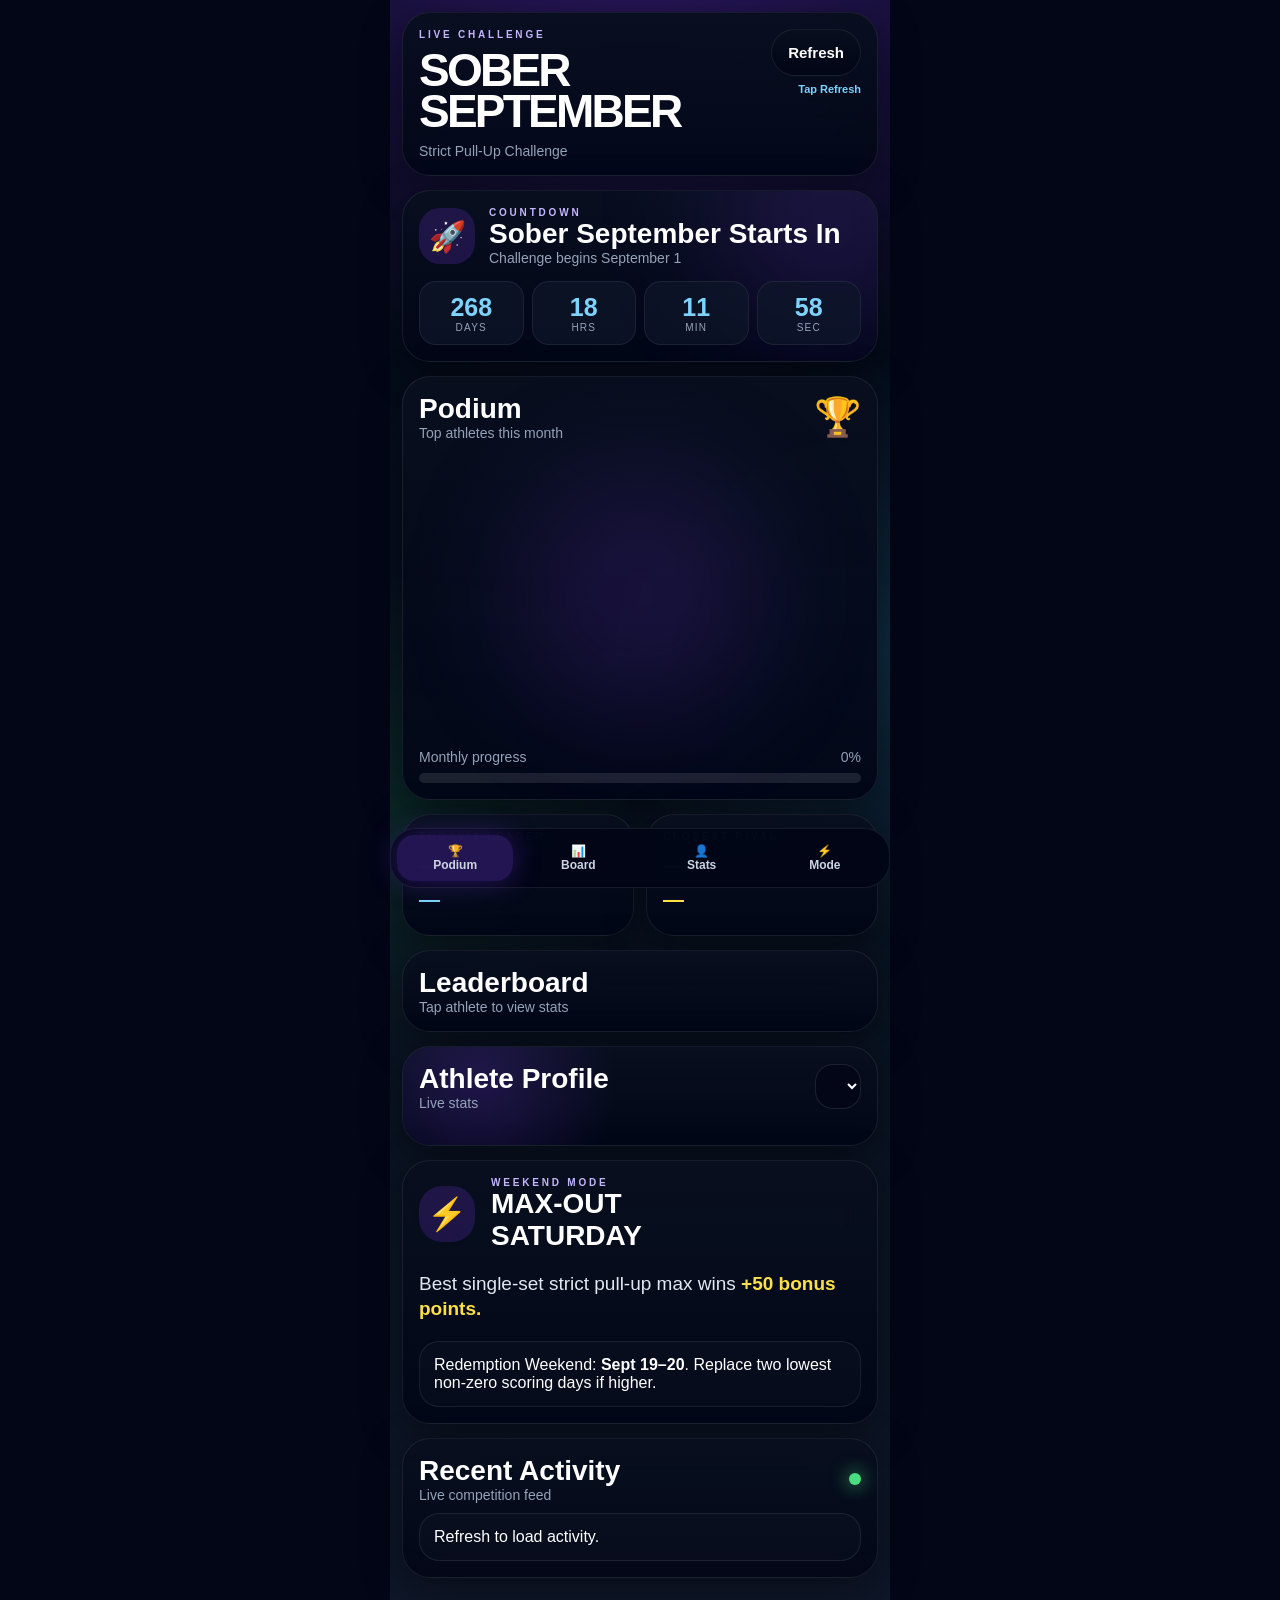
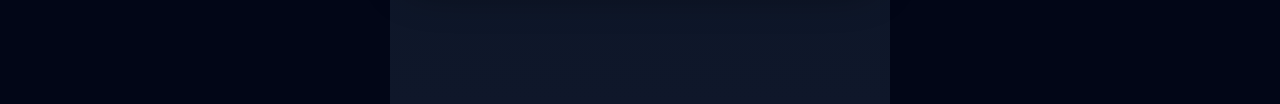
==== index.html @ b94259c3 "Add files via upload" ====
<!DOCTYPE html>
<html lang="en">
<head>
<meta charset="UTF-8">
<meta name="viewport" content="width=device-width,initial-scale=1,viewport-fit=cover">
<title>Sober September V15</title>
<style>
*{box-sizing:border-box}
html{scroll-behavior:smooth}
body{
  margin:0;
  font-family:Inter,Arial,sans-serif;
  background:#020617;
  color:white;
  overflow-x:hidden;
}
.center{
  max-width:500px;
  margin:auto;
  padding:12px 12px 112px;
  min-height:100vh;
  background:
    radial-gradient(circle at 50% -10%, rgba(124,58,237,.42), transparent 30%),
    radial-gradient(circle at 0% 48%, rgba(34,197,94,.12), transparent 24%),
    radial-gradient(circle at 100% 38%, rgba(56,189,248,.15), transparent 25%),
    linear-gradient(#020617,#07111f 42%,#0f172a);
}
.card{
  background:linear-gradient(180deg,rgba(8,15,30,.96),rgba(2,6,23,.92));
  border:1px solid rgba(255,255,255,.08);
  border-radius:28px;
  padding:16px;
  margin-bottom:14px;
  box-shadow:0 10px 42px rgba(0,0,0,.45);
  backdrop-filter:blur(18px);
}
h1{font-size:46px;line-height:.9;margin:10px 0;font-weight:900;letter-spacing:-.06em}
h2{font-size:28px;margin:0;font-weight:900}
.small{color:#94a3b8;font-size:14px}
.label{font-size:10px;letter-spacing:.28em;text-transform:uppercase;color:#94a3b8;font-weight:800}
.avatar{
  border-radius:999px;display:flex;align-items:center;justify-content:center;
  font-weight:900;color:white;border:2px solid rgba(255,255,255,.16);
  box-shadow:0 0 32px rgba(124,58,237,.35);
  overflow:hidden;
}
.avatar.photo img{width:100%;height:100%;object-fit:cover;object-position:center center;display:block}
.orange{background:linear-gradient(135deg,#f97316,#ef4444)}
.green{background:linear-gradient(135deg,#22c55e,#16a34a)}
.blue{background:linear-gradient(135deg,#2563eb,#4f46e5)}
.purple{background:linear-gradient(135deg,#9333ea,#d8b4fe)}
.refresh{
  border:0;color:white;font-weight:900;font-size:15px;border-radius:24px;
  background:linear-gradient(180deg,rgba(8,15,30,.96),rgba(2,6,23,.92));
  border:1px solid rgba(255,255,255,.08);padding:14px 16px;
}
.refresh:active,.leader:active{transform:scale(.985)}
.count-grid{display:grid;grid-template-columns:repeat(4,1fr);gap:8px;margin-top:15px}
.count{
  text-align:center;padding:11px 4px;border-radius:17px;background:rgba(15,23,42,.72);
  border:1px solid rgba(255,255,255,.07);
}
.count div:first-child{font-size:25px;font-weight:900;color:#7dd3fc}
.count div:last-child{font-size:10px;letter-spacing:.12em;text-transform:uppercase;color:#94a3b8}
.count-card{position:relative;overflow:hidden}
.count-card:before{
  content:"";position:absolute;width:230px;height:230px;border-radius:999px;
  background:rgba(124,58,237,.17);filter:blur(60px);right:-70px;top:-90px;
  animation:pulse 3s infinite;
}
.podium-card{position:relative;overflow:hidden}
.podium-card:before{
  content:"";position:absolute;width:250px;height:250px;border-radius:999px;
  background:rgba(124,58,237,.16);filter:blur(58px);left:50%;top:92px;
  transform:translateX(-50%);animation:pulse 3s infinite;
}
@keyframes pulse{0%{opacity:.45}50%{opacity:1}100%{opacity:.45}}
.podium{position:relative;z-index:2;height:300px;margin-top:8px}
.p-slot{position:absolute;text-align:center;width:31%}
.p1{left:34.5%;top:2px;z-index:5}.p2{left:0;top:76px;z-index:3}.p3{right:0;top:88px;z-index:2}
.crown{position:absolute;left:50%;transform:translateX(-50%);top:-28px;font-size:35px;animation:bob 2.5s infinite ease-in-out}
@keyframes bob{0%{transform:translate(-50%,0)}50%{transform:translate(-50%,-6px)}100%{transform:translate(-50%,0)}}
.p-avatar{margin:auto}.p-name{font-weight:900;margin-top:7px;line-height:1}.p-score{color:#7dd3fc;font-weight:900;line-height:1;margin-top:4px}
.p-block{margin:9px auto 0;display:flex;align-items:center;justify-content:center;font-weight:900;border:1px solid rgba(255,255,255,.12);border-radius:22px 22px 0 0}
.p1 .p-avatar{width:100px;height:100px;font-size:32px}.p1 .p-name{font-size:27px}.p1 .p-score{font-size:35px}.p1 .p-block{width:118px;height:90px;font-size:52px;background:linear-gradient(#a855f7,#6d28d9)}
.p2 .p-avatar,.p3 .p-avatar{width:76px;height:76px;font-size:29px}.p2 .p-name,.p3 .p-name{font-size:22px}.p2 .p-score,.p3 .p-score{font-size:28px}
.p2 .p-block{width:96px;height:62px;font-size:38px;background:#334155}.p3 .p-block{width:96px;height:54px;font-size:38px;background:#475569}
.row{display:grid;grid-template-columns:1fr 1fr;gap:12px}.mini{padding:16px;min-height:122px}.big{font-size:25px;font-weight:900;margin-top:10px;line-height:1.08}
.feed{padding:14px;border-radius:20px;border:1px solid rgba(255,255,255,.08);margin-top:10px;background:rgba(255,255,255,.02)}
.leader{
  display:flex;align-items:center;gap:12px;padding:15px;margin-top:12px;border-radius:26px;
  background:rgba(5,10,30,.95);border:1px solid rgba(255,255,255,.08);
}
.rank{width:44px;height:44px;border-radius:16px;background:rgba(255,215,0,.1);display:flex;align-items:center;justify-content:center;font-size:20px;flex:0 0 auto}
.lscore{margin-left:auto;text-align:right}.lscore div:first-child{font-size:39px;font-weight:900;color:#7dd3fc;line-height:.9}
.nav{
  position:fixed;left:12px;right:12px;bottom:12px;max-width:500px;margin:auto;display:grid;
  grid-template-columns:repeat(4,1fr);gap:7px;padding:6px;border-radius:26px;
  background:rgba(2,6,23,.94);backdrop-filter:blur(20px);border:1px solid rgba(255,255,255,.08);z-index:99;
}
.nav a{text-decoration:none;text-align:center;padding:9px 4px;border-radius:17px;font-weight:800;color:#cbd5e1;font-size:12px}
.nav .active{background:rgba(124,58,237,.28);box-shadow:0 0 28px rgba(124,58,237,.35)}
.spark{height:30px;display:flex;align-items:flex-end;gap:4px}.spark span{width:7px;border-radius:999px;background:linear-gradient(#22c55e,#16a34a)}
.stat-grid{display:grid;grid-template-columns:1fr 1fr;gap:12px}.stat{min-height:112px;padding:15px}.stat .num{font-size:38px;font-weight:900;margin-top:8px}
.live-dot{width:12px;height:12px;border-radius:999px;background:#4ade80;box-shadow:0 0 18px #4ade80;animation:pulse 2s infinite}
.profile-hero{position:relative;overflow:hidden}
.profile-hero:before{
  content:"";position:absolute;inset:0;opacity:.22;pointer-events:none;
  background:radial-gradient(circle at 16% 34%, var(--athlete-glow, #7c3aed), transparent 34%);
}
.profile-photo-card{
  width:118px;
  height:118px;
  border-radius:28px;
  overflow:hidden;
  border:2px solid var(--athlete-glow, rgba(255,255,255,.18));
  box-shadow:0 0 34px color-mix(in srgb, var(--athlete-glow, #7c3aed) 45%, transparent);
  flex:0 0 auto;
  background:#020617;
}
.profile-photo-card img{
  width:100%;
  height:100%;
  object-fit:cover;
  object-position:center center;
  display:block;
}
.profile-initial-card{
  width:116px;height:116px;border-radius:999px;
  display:flex;align-items:center;justify-content:center;
  font-weight:900;color:white;font-size:46px;
  border:2px solid rgba(255,255,255,.16);
  box-shadow:0 0 32px rgba(124,58,237,.35);
}
.profile-inner{position:relative;z-index:2}
@media(max-width:390px){
  h1{font-size:50px}.p1 .p-avatar{width:94px;height:94px;font-size:34px}.p2 .p-avatar,.p3 .p-avatar{width:76px;height:76px;font-size:29px}
  .p1 .p-name{font-size:27px}.p2 .p-name,.p3 .p-name{font-size:22px}.p1 .p-score{font-size:35px}.p2 .p-score,.p3 .p-score{font-size:28px}
}
</style>
</head>
<body>
<div class="center">

<header class="card">
  <div style="display:grid;grid-template-columns:1fr auto;align-items:start;gap:10px">
    <div style="min-width:0">
      <div class="label" style="color:#c4b5fd">Live Challenge</div>
      <h1>SOBER<br>SEPTEMBER</h1>
      <div class="small">Strict Pull-Up Challenge</div>
    </div>
    <div style="text-align:right;max-width:104px">
      <button class="refresh" onclick="loadAndRender()">Refresh</button>
      <div id="lastUpdated" style="font-size:11px;color:#7dd3fc;font-weight:800;margin-top:7px;line-height:1.15">Tap Refresh</div>
    </div>
  </div>
</header>

<section class="card count-card">
  <div style="display:flex;gap:14px;align-items:center;position:relative;z-index:2">
    <div id="eventIcon" style="width:56px;height:56px;border-radius:21px;background:rgba(124,58,237,.2);display:flex;align-items:center;justify-content:center;font-size:30px">🚀</div>
    <div>
      <div id="eventKicker" class="label" style="color:#c4b5fd">Countdown</div>
      <h2 id="eventTitle">Sober September Starts In</h2>
      <div id="eventSub" class="small">Challenge begins September 1</div>
    </div>
  </div>
  <div class="count-grid" style="position:relative;z-index:2">
    <div class="count"><div id="d">00</div><div>Days</div></div>
    <div class="count"><div id="h">00</div><div>Hrs</div></div>
    <div class="count"><div id="m">00</div><div>Min</div></div>
    <div class="count"><div id="s">00</div><div>Sec</div></div>
  </div>
</section>

<section id="podiumSection" class="card podium-card">
  <div style="display:flex;justify-content:space-between;align-items:center">
    <div><h2>Podium</h2><div class="small">Top athletes this month</div></div>
    <div style="font-size:38px">🏆</div>
  </div>
  <div id="podium" class="podium"></div>
  <div>
    <div style="display:flex;justify-content:space-between;color:#94a3b8;font-size:14px;margin-bottom:8px"><span>Monthly progress</span><span id="progressText">0%</span></div>
    <div style="height:10px;border-radius:999px;background:rgba(255,255,255,.1);overflow:hidden">
      <div id="progressBar" style="height:100%;width:0%;border-radius:999px;background:linear-gradient(90deg,#2563eb,#8b5cf6,#22c55e);transition:.7s"></div>
    </div>
  </div>
</section>

<section class="row">
  <div class="card mini">
    <div class="label">Today’s Leader</div>
    <div id="todayLeader" class="big">—</div>
    <div id="todayPoints" style="font-size:21px;color:#7dd3fc;font-weight:900;margin-top:8px">—</div>
  </div>
  <div class="card mini">
    <div class="label">Closest Rival</div>
    <div id="rivalText" class="big">—</div>
    <div id="rivalSub" style="font-size:21px;color:#fde047;font-weight:900;margin-top:8px">—</div>
  </div>
</section>

<section id="boardSection" class="card">
  <h2>Leaderboard</h2>
  <div class="small">Tap athlete to view stats</div>
  <div id="leaderboardCards"></div>
</section>

<section id="profileSection" class="card profile-hero">
  <div class="profile-inner">
    <div style="display:flex;justify-content:space-between;align-items:center;gap:12px">
      <div><h2>Athlete Profile</h2><div class="small">Live stats</div></div>
      <select id="athleteSelect" style="background:#020617;color:white;border:1px solid rgba(255,255,255,.1);border-radius:18px;padding:12px;font-size:16px"></select>
    </div>
    <div id="profile" style="margin-top:18px"></div>
  </div>
</section>

<section id="modeSection" class="card">
  <div style="display:flex;gap:16px;align-items:center">
    <div style="width:56px;height:56px;border-radius:23px;background:rgba(124,58,237,.2);display:flex;align-items:center;justify-content:center;font-size:32px">⚡</div>
    <div><div class="label" style="color:#c4b5fd">Weekend Mode</div><h2>MAX-OUT<br>SATURDAY</h2></div>
  </div>
  <p style="font-size:19px;line-height:1.35;color:#e2e8f0">Best single-set strict pull-up max wins <b style="color:#fde047">+50 bonus points.</b></p>
  <div class="feed">Redemption Weekend: <b>Sept 19–20</b>. Replace two lowest non-zero scoring days if higher.</div>
</section>

<section class="card">
  <div style="display:flex;justify-content:space-between;align-items:center">
    <div><h2>Recent Activity</h2><div id="activityTime" class="small">Live competition feed</div></div>
    <div class="live-dot"></div>
  </div>
  <div id="activityFeed"><div class="feed">Refresh to load activity.</div></div>
</section>

</div>

<nav class="nav">
  <a href="#podiumSection" class="active">🏆<br>Podium</a>
  <a href="#boardSection">📊<br>Board</a>
  <a href="#profileSection">👤<br>Stats</a>
  <a href="#modeSection">⚡<br>Mode</a>
</nav>

<script>
const CSV_URL="https://docs.google.com/spreadsheets/d/e/2PACX-1vQ6sg6Ciu_MQOmwK-N3jY2yp-dhYr33MrpR0pV_jR8VoWUtUU1fras-JP04htR-Psk2HCzSDsae2d9K/pub?gid=551726986&single=true&output=csv";
const ATHLETES=["Cody","DJ","Tyler","Shane"];
const PROFILE_IMAGES={"Shane":"[data-uri]","Cody":"[data-uri]","DJ":"[data-uri]","Tyler":"[data-uri]"};
const ATHLETE_GLOW={"Shane":"#f97316","Cody":"#22c55e","DJ":"#2563eb","Tyler":"#9333ea"};
const initials=n=>n==="Tyler"?"TY":n.slice(0,2).toUpperCase();
const colorClass=n=>({Cody:"green",DJ:"blue",Tyler:"purple",Shane:"orange"}[n]||"blue");
function avatarHTML(name, sizePx, fontPx){
  return `<div class="avatar ${colorClass(name)}" style="width:${sizePx}px;height:${sizePx}px;font-size:${fontPx}px">${initials(name)}</div>`;
}
function profilePhotoHTML(name, sizePx, fontPx){
  if(PROFILE_IMAGES[name]) return `<div class="profile-photo-card"><img src="${PROFILE_IMAGES[name]}" alt="${name}"></div>`;
  return `<div class="profile-initial-card ${colorClass(name)}">${initials(name)}</div>`;
}
function norm(s){return String(s||"").toLowerCase().replace(/[^a-z0-9]/g,"")}
function getField(o,names){for(const n of names){for(const k of Object.keys(o)){const nk=norm(k),nn=norm(n);if(nk===nn||nk.includes(nn)||nn.includes(nk))return o[k]}}return""}
function num(v){const n=Number(String(v||"").replace(/[^0-9.-]/g,""));return isNaN(n)?0:n}
function dateObj(v){const d=new Date(v);return isNaN(d)?null:d}
function dayKey(d){return d?d.toISOString().slice(0,10):""}
function parseCSV(text){
  const rows=[];let row=[],cur="",q=false;
  for(let i=0;i<text.length;i++){const c=text[i],n=text[i+1];
    if(c=='"'&&q&&n=='"'){cur+='"';i++}else if(c=='"')q=!q;
    else if(c==","&&!q){row.push(cur);cur=""}
    else if((c=="\n"||c=="\r")&&!q){if(cur||row.length){row.push(cur);rows.push(row);row=[];cur=""}if(c=="\r"&&n=="\n")i++}
    else cur+=c;}
  if(cur||row.length){row.push(cur);rows.push(row)} return rows;
}
async function loadData(){
  const res=await fetch(CSV_URL+"&cacheBust="+Date.now());
  const text=await res.text();
  const rows=parseCSV(text).filter(r=>r.some(c=>String(c).trim()!==""));
  const headers=rows.shift()||[];
  return rows.map(r=>{
    const o={};headers.forEach((h,i)=>o[h]=r[i]||"");
    const name=String(getField(o,["Name","Athlete","Competitor"])).trim();
    const bw=num(getField(o,["Bodyweight","Body Weight","Weight"]));
    const reps=num(getField(o,["Pull-Ups Completed Today","Pull Ups Completed Today","Pull-Ups","Pullups","Reps"]));
    const max=num(getField(o,["Best Max Set","Max Set","Best Set","Saturday Max"]));
    const date=dateObj(getField(o,["Timestamp","Date","Submitted At"]));
    return {name,bw,reps,max,date,key:dayKey(date),score:bw*reps/100};
  }).filter(x=>ATHLETES.includes(x.name));
}
function calc(rows){
  return ATHLETES.map(name=>{
    const r=rows.filter(x=>x.name===name), day={};
    r.forEach(x=>{if(!day[x.key])day[x.key]={score:0,reps:0,max:0,date:x.date};day[x.key].score+=x.score;day[x.key].reps+=x.reps;day[x.key].max=Math.max(day[x.key].max,x.max||0);});
    const days=Object.values(day).filter(x=>x.date);
    const total=days.reduce((a,b)=>a+b.score,0), reps=days.reduce((a,b)=>a+b.reps,0), best=Math.max(...r.map(x=>x.max||0),0), avg=days.length?total/days.length:0, today=day[dayKey(new Date())]?.score||0;
    return {name,total,reps,best,avg,streak:days.length,today};
  }).sort((a,b)=>b.total-a.total);
}
function podiumSlot(s,place){
  const size=place===1?100:82, font=place===1?37:31;
  return `<div class="p-slot p${place}">${place===1?'<div class="crown">👑</div>':''}<div class="p-avatar">${avatarHTML(s.name,size,font)}</div><div class="p-name">${s.name}</div><div class="p-score" id="pod${place}score">0</div><div class="p-block">${place}</div></div>`;
}
function renderPodium(stats){const top=stats.slice(0,3);while(top.length<3)top.push({name:"—",total:0});document.getElementById("podium").innerHTML=podiumSlot(top[0],1)+podiumSlot(top[1],2)+podiumSlot(top[2],3);setTimeout(()=>{countUp("pod1score",Math.round(top[0].total));countUp("pod2score",Math.round(top[1].total));countUp("pod3score",Math.round(top[2].total));},100)}
function countUp(id,end){const el=document.getElementById(id);if(!el)return;let st=null;function step(ts){if(!st)st=ts;const p=Math.min((ts-st)/800,1);el.textContent=Math.floor(end*p);if(p<1)requestAnimationFrame(step)}requestAnimationFrame(step)}
function closestRival(stats){let best=null;for(let i=0;i<stats.length-1;i++){const diff=Math.round(stats[i].total-stats[i+1].total);if(diff>0&&(!best||diff<best.diff))best={ahead:stats[i],behind:stats[i+1],diff};}return best}
function spark(){return `<div class="spark"><span style="height:25%"></span><span style="height:42%"></span><span style="height:36%"></span><span style="height:58%"></span><span style="height:44%"></span><span style="height:68%"></span></div>`}
function stat(label,val,extra=""){return `<div class="card stat" style="margin:0"><div class="label">${label}</div><div class="num">${val}</div>${extra}</div>`}
function render(stats,rows){
  renderPodium(stats);
  const pct=Math.min(100,Math.round((Math.max(...stats.map(s=>s.streak),0)/30)*100));
  document.getElementById("progressText").textContent=pct+"%";document.getElementById("progressBar").style.width=pct+"%";
  const today=[...stats].sort((a,b)=>b.today-a.today)[0];
  document.getElementById("todayLeader").textContent=today?.name||"—";document.getElementById("todayPoints").textContent=`${Math.round(today?.today||0)} pts today`;
  const rival=closestRival(stats);
  document.getElementById("rivalText").textContent=rival?`${rival.behind.name} trails ${rival.ahead.name}`:"No close race yet";document.getElementById("rivalSub").textContent=rival?`by ${rival.diff} pts`:"Submit scores";
  document.getElementById("leaderboardCards").innerHTML=stats.map((s,i)=>`<button class="leader" onclick="selectAthlete('${s.name}')"><div class="rank">${i===0?'🏆':i===1?'🥈':i===2?'🥉':'#'+(i+1)}</div>${avatarHTML(s.name,72,29)}<div><div style="font-size:26px;font-weight:900;line-height:1">${s.name}</div><div class="small" style="margin-top:6px;white-space:nowrap">${s.streak} day streak • ${s.best} max</div></div><div class="lscore"><div>${Math.round(s.total)}</div><div class="small">PTS</div></div></button>`).join("");
  const select=document.getElementById("athleteSelect");select.innerHTML=stats.map(s=>`<option value="${s.name}">${s.name}</option>`).join("");
  window.currentStats=stats;showProfile(stats[0].name);renderActivity(rows,stats);
}
function showProfile(name){
  const s=window.currentStats.find(x=>x.name===name);
  document.getElementById("profileSection").style.setProperty("--athlete-glow", ATHLETE_GLOW[s.name] || "#7c3aed");
  document.getElementById("athleteSelect").value=s.name;
  document.getElementById("profile").innerHTML=`<div style="display:flex;align-items:center;gap:16px;margin-bottom:18px">${profilePhotoHTML(s.name,116,46)}<div style="min-width:0"><div style="font-size:41px;font-weight:900;line-height:1">${s.name}</div><div style="font-size:32px;font-weight:900;color:#7dd3fc;margin-top:8px">${Math.round(s.total)} PTS</div></div></div><div class="stat-grid">${stat("Current Streak",s.streak,"🔥🔥🔥")}${stat("Best Max Set",s.best,spark())}${stat("Avg Daily",s.avg.toFixed(1))}${stat("Total Reps",s.reps)}</div>`;
}
function selectAthlete(name){showProfile(name);document.getElementById("profileSection").scrollIntoView({behavior:"smooth"})}
function renderActivity(rows,stats){const latest=[...rows].filter(r=>r.date).sort((a,b)=>b.date-a.date).slice(0,3),items=[];if(stats[0]&&stats[0].total>0)items.push(`🔥 ${stats[0].name} leads overall with ${Math.round(stats[0].total)} pts`);latest.forEach(r=>{items.push(`💪 ${r.name} submitted ${r.reps} reps for ${Math.round(r.score)} pts`);if(r.max>0)items.push(`⚡ ${r.name} logged a ${r.max} rep max set`);});const rival=closestRival(stats);if(rival)items.push(`⚔️ ${rival.behind.name} is only ${rival.diff} pts behind ${rival.ahead.name}`);document.getElementById("activityFeed").innerHTML=items.slice(0,5).map(x=>`<div class="feed">${x}</div>`).join("");document.getElementById("activityTime").textContent="Updated just now"}
function getStartTarget(){
  const now=new Date();let y=now.getFullYear();let start=new Date(y,8,1,0,0,0);let end=new Date(y,9,1,0,0,0);
  if(now>=end){y++;start=new Date(y,8,1,0,0,0);end=new Date(y,9,1,0,0,0)}
  if(now>=start && now<end){return {title:"Sober September Is Live",sub:"Days remaining in the challenge",icon:"🔥",target:end,kicker:"Challenge Mode"}}
  return {title:"Sober September Starts In",sub:"Challenge begins September 1",icon:"🚀",target:start,kicker:"Countdown"};
}
function updateCountdown(){
  const e=getStartTarget(),now=new Date();let diff=Math.max(0,e.target-now);
  const d=Math.floor(diff/86400000);diff-=d*86400000;const h=Math.floor(diff/3600000);diff-=h*3600000;const m=Math.floor(diff/60000);diff-=m*60000;const s=Math.floor(diff/1000);
  document.getElementById("eventTitle").textContent=e.title;document.getElementById("eventSub").textContent=e.sub;document.getElementById("eventIcon").textContent=e.icon;document.getElementById("eventKicker").textContent=e.kicker;
  document.getElementById("d").textContent=String(d).padStart(2,"0");document.getElementById("h").textContent=String(h).padStart(2,"0");document.getElementById("m").textContent=String(m).padStart(2,"0");document.getElementById("s").textContent=String(s).padStart(2,"0");
}
document.getElementById("athleteSelect").addEventListener("change",e=>showProfile(e.target.value));
async function loadAndRender(){document.getElementById("lastUpdated").textContent="Refreshing...";try{const rows=await loadData();render(calc(rows),rows);document.getElementById("lastUpdated").textContent="Updated "+new Date().toLocaleTimeString()}catch(e){console.error(e);document.getElementById("lastUpdated").textContent="Could not load"}}
updateCountdown();setInterval(updateCountdown,1000);
</script>
</body>
</html>
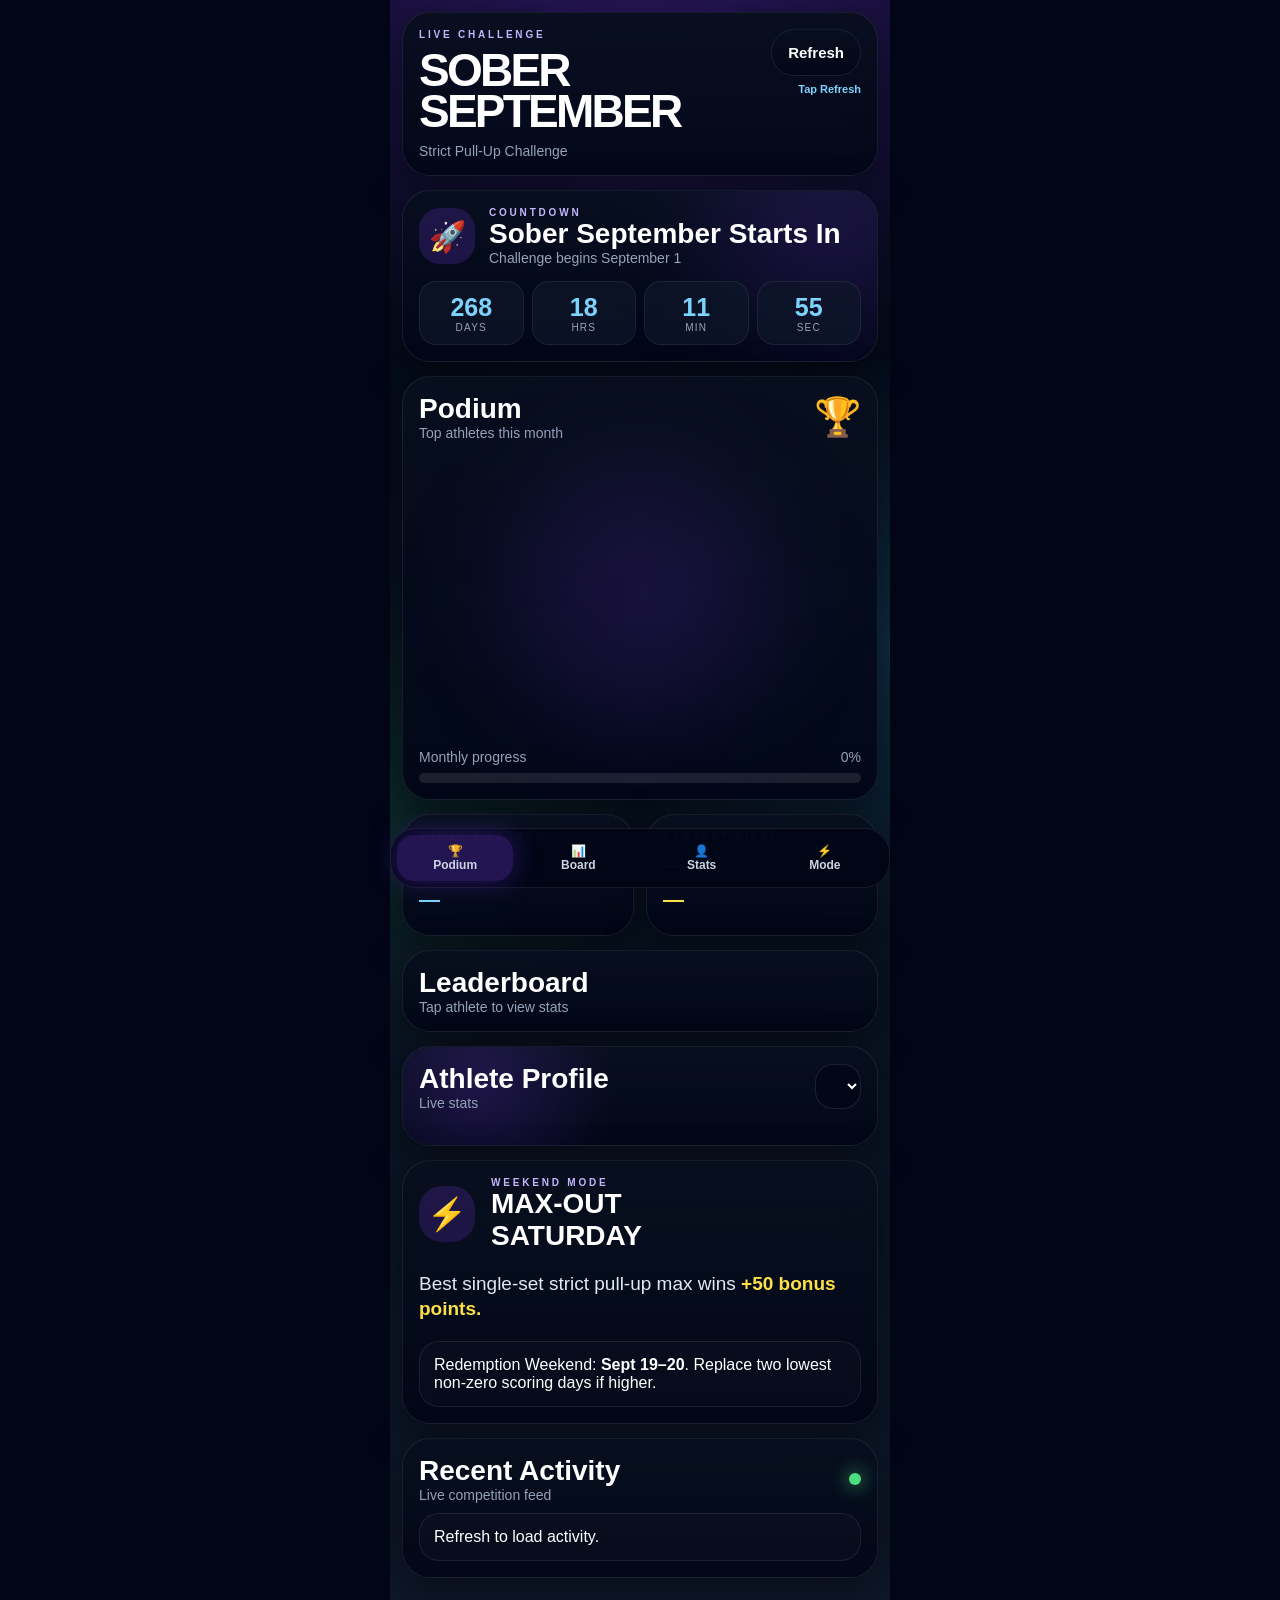
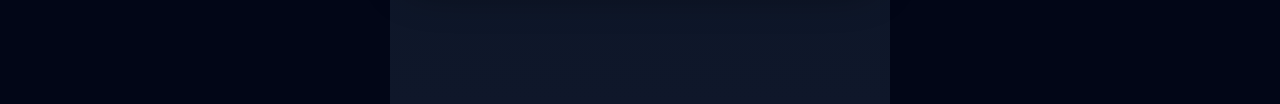
==== commit caa2cc62: "Update index.html" ====
--- a/index.html
+++ b/index.html
@@ -37,6 +37,12 @@
 h1{font-size:46px;line-height:.9;margin:10px 0;font-weight:900;letter-spacing:-.06em}
 h2{font-size:28px;margin:0;font-weight:900}
 .small{color:#94a3b8;font-size:14px}
+.weight-line{margin-top:8px;color:#cbd5e1;font-size:14px;font-weight:800}
+.checkin-line{margin-top:4px;font-size:13px;font-weight:800}
+.status-green{color:#4ade80}
+.status-yellow{color:#facc15}
+.status-red{color:#f87171}
+.status-gray{color:#94a3b8}
 .label{font-size:10px;letter-spacing:.28em;text-transform:uppercase;color:#94a3b8;font-weight:800}
 .avatar{
   border-radius:999px;display:flex;align-items:center;justify-content:center;
@@ -291,7 +297,13 @@
     r.forEach(x=>{if(!day[x.key])day[x.key]={score:0,reps:0,max:0,date:x.date};day[x.key].score+=x.score;day[x.key].reps+=x.reps;day[x.key].max=Math.max(day[x.key].max,x.max||0);});
     const days=Object.values(day).filter(x=>x.date);
     const total=days.reduce((a,b)=>a+b.score,0), reps=days.reduce((a,b)=>a+b.reps,0), best=Math.max(...r.map(x=>x.max||0),0), avg=days.length?total/days.length:0, today=day[dayKey(new Date())]?.score||0;
-    return {name,total,reps,best,avg,streak:days.length,today};
+    const weights=r.filter(x=>x.bw>0 && x.date).sort((a,b)=>a.date-b.date);
+    const startWeight=weights.length?weights[0].bw:0;
+    const currentWeight=weights.length?weights[weights.length-1].bw:0;
+    const weightChange=currentWeight&&startWeight?currentWeight-startWeight:0;
+    const lastEntry=r.filter(x=>x.date).sort((a,b)=>b.date-a.date)[0]?.date || null;
+    const daysSinceLast=lastEntry?Math.floor((new Date()-lastEntry)/86400000):null;
+    return {name,total,reps,best,avg,streak:days.length,today,startWeight,currentWeight,weightChange,lastEntry,daysSinceLast};
   }).sort((a,b)=>b.total-a.total);
 }
 function podiumSlot(s,place){
@@ -311,18 +323,55 @@
   document.getElementById("todayLeader").textContent=today?.name||"—";document.getElementById("todayPoints").textContent=`${Math.round(today?.today||0)} pts today`;
   const rival=closestRival(stats);
   document.getElementById("rivalText").textContent=rival?`${rival.behind.name} trails ${rival.ahead.name}`:"No close race yet";document.getElementById("rivalSub").textContent=rival?`by ${rival.diff} pts`:"Submit scores";
-  document.getElementById("leaderboardCards").innerHTML=stats.map((s,i)=>`<button class="leader" onclick="selectAthlete('${s.name}')"><div class="rank">${i===0?'🏆':i===1?'🥈':i===2?'🥉':'#'+(i+1)}</div>${avatarHTML(s.name,72,29)}<div><div style="font-size:26px;font-weight:900;line-height:1">${s.name}</div><div class="small" style="margin-top:6px;white-space:nowrap">${s.streak} day streak • ${s.best} max</div></div><div class="lscore"><div>${Math.round(s.total)}</div><div class="small">PTS</div></div></button>`).join("");
+  document.getElementById("leaderboardCards").innerHTML=stats.map((s,i)=>`<button class="leader" onclick="selectAthlete('${s.name}')"><div class="rank">${i===0?'🏆':i===1?'🥈':i===2?'🥉':'#'+(i+1)}</div>${avatarHTML(s.name,72,29)}<div><div style="font-size:26px;font-weight:900;line-height:1">${s.name}</div><div class="small" style="margin-top:6px;white-space:nowrap">${s.streak} day streak • ${s.best} max • ${checkInShort(s)}</div></div><div class="lscore"><div>${Math.round(s.total)}</div><div class="small">PTS</div></div></button>`).join("");
   const select=document.getElementById("athleteSelect");select.innerHTML=stats.map(s=>`<option value="${s.name}">${s.name}</option>`).join("");
   window.currentStats=stats;showProfile(stats[0].name);renderActivity(rows,stats);
+}
+function weightChangeText(s){
+  if(!s.currentWeight) return "Weight: not entered yet";
+  const change=Math.round(s.weightChange*10)/10;
+  if(change===0) return `Current weight: ${s.currentWeight} lbs • no change`;
+  const direction=change>0?"up":"down";
+  return `Current weight: ${s.currentWeight} lbs • ${direction} ${Math.abs(change)} lbs`;
+}
+function weightChangeClass(s){
+  if(!s.currentWeight || !s.weightChange) return "status-gray";
+  return s.weightChange>0?"status-red":"status-green";
+}
+function checkInText(s){
+  if(!s.lastEntry) return "Last check-in: no entry yet";
+  if(s.daysSinceLast===0) return "Last check-in: today";
+  if(s.daysSinceLast===1) return "Last check-in: yesterday";
+  return `Last check-in: ${s.daysSinceLast} days ago`;
+}
+function checkInClass(s){
+  if(s.daysSinceLast===null) return "status-gray";
+  if(s.daysSinceLast<=1) return "status-green";
+  if(s.daysSinceLast<=3) return "status-yellow";
+  return "status-red";
+}
+function checkInShort(s){
+  if(s.daysSinceLast===null) return "no entry";
+  if(s.daysSinceLast===0) return "active today";
+  if(s.daysSinceLast===1) return "last entry yesterday";
+  return `last entry ${s.daysSinceLast}d ago`;
 }
 function showProfile(name){
   const s=window.currentStats.find(x=>x.name===name);
   document.getElementById("profileSection").style.setProperty("--athlete-glow", ATHLETE_GLOW[s.name] || "#7c3aed");
   document.getElementById("athleteSelect").value=s.name;
-  document.getElementById("profile").innerHTML=`<div style="display:flex;align-items:center;gap:16px;margin-bottom:18px">${profilePhotoHTML(s.name,116,46)}<div style="min-width:0"><div style="font-size:41px;font-weight:900;line-height:1">${s.name}</div><div style="font-size:32px;font-weight:900;color:#7dd3fc;margin-top:8px">${Math.round(s.total)} PTS</div></div></div><div class="stat-grid">${stat("Current Streak",s.streak,"🔥🔥🔥")}${stat("Best Max Set",s.best,spark())}${stat("Avg Daily",s.avg.toFixed(1))}${stat("Total Reps",s.reps)}</div>`;
+  document.getElementById("profile").innerHTML=`<div style="display:flex;align-items:center;gap:16px;margin-bottom:18px">${profilePhotoHTML(s.name,116,46)}<div style="min-width:0"><div style="font-size:41px;font-weight:900;line-height:1">${s.name}</div><div style="font-size:32px;font-weight:900;color:#7dd3fc;margin-top:8px">${Math.round(s.total)} PTS</div><div class="weight-line ${weightChangeClass(s)}">${weightChangeText(s)}</div><div class="checkin-line ${checkInClass(s)}">${checkInText(s)}</div></div></div><div class="stat-grid">${stat("Current Streak",s.streak,"🔥🔥🔥")}${stat("Best Max Set",s.best,spark())}${stat("Avg Daily",s.avg.toFixed(1))}${stat("Total Reps",s.reps)}</div>`;
 }
 function selectAthlete(name){showProfile(name);document.getElementById("profileSection").scrollIntoView({behavior:"smooth"})}
-function renderActivity(rows,stats){const latest=[...rows].filter(r=>r.date).sort((a,b)=>b.date-a.date).slice(0,3),items=[];if(stats[0]&&stats[0].total>0)items.push(`🔥 ${stats[0].name} leads overall with ${Math.round(stats[0].total)} pts`);latest.forEach(r=>{items.push(`💪 ${r.name} submitted ${r.reps} reps for ${Math.round(r.score)} pts`);if(r.max>0)items.push(`⚡ ${r.name} logged a ${r.max} rep max set`);});const rival=closestRival(stats);if(rival)items.push(`⚔️ ${rival.behind.name} is only ${rival.diff} pts behind ${rival.ahead.name}`);document.getElementById("activityFeed").innerHTML=items.slice(0,5).map(x=>`<div class="feed">${x}</div>`).join("");document.getElementById("activityTime").textContent="Updated just now"}
+function renderActivity(rows,stats){const latest=[...rows].filter(r=>r.date).sort((a,b)=>b.date-a.date).slice(0,3),items=[];if(stats[0]&&stats[0].total>0)items.push(`🔥 ${stats[0].name} leads overall with ${Math.round(stats[0].total)} pts`);latest.forEach(r=>{items.push(`💪 ${r.name} submitted ${r.reps} reps for ${Math.round(r.score)} pts`);if(r.max>0)items.push(`⚡ ${r.name} logged a ${r.max} rep max set`);});const biggestWeightMove=[...stats].filter(s=>s.currentWeight).sort((a,b)=>Math.abs(b.weightChange)-Math.abs(a.weightChange))[0];
+  if(biggestWeightMove && Math.abs(biggestWeightMove.weightChange)>0){
+    const wc=Math.round(biggestWeightMove.weightChange*10)/10;
+    items.push(`⚖️ ${biggestWeightMove.name} is ${wc>0?"up":"down"} ${Math.abs(wc)} lbs since the start`);
+  }
+  const inactive=[...stats].filter(s=>s.daysSinceLast!==null && s.daysSinceLast>=2).sort((a,b)=>b.daysSinceLast-a.daysSinceLast)[0];
+  if(inactive) items.push(`👀 ${inactive.name} has not logged pull-ups in ${inactive.daysSinceLast} days`);
+  const rival=closestRival(stats);if(rival)items.push(`⚔️ ${rival.behind.name} is only ${rival.diff} pts behind ${rival.ahead.name}`);
+  document.getElementById("activityFeed").innerHTML=items.slice(0,5).map(x=>`<div class="feed">${x}</div>`).join("");document.getElementById("activityTime").textContent="Updated just now"}
 function getStartTarget(){
   const now=new Date();let y=now.getFullYear();let start=new Date(y,8,1,0,0,0);let end=new Date(y,9,1,0,0,0);
   if(now>=end){y++;start=new Date(y,8,1,0,0,0);end=new Date(y,9,1,0,0,0)}
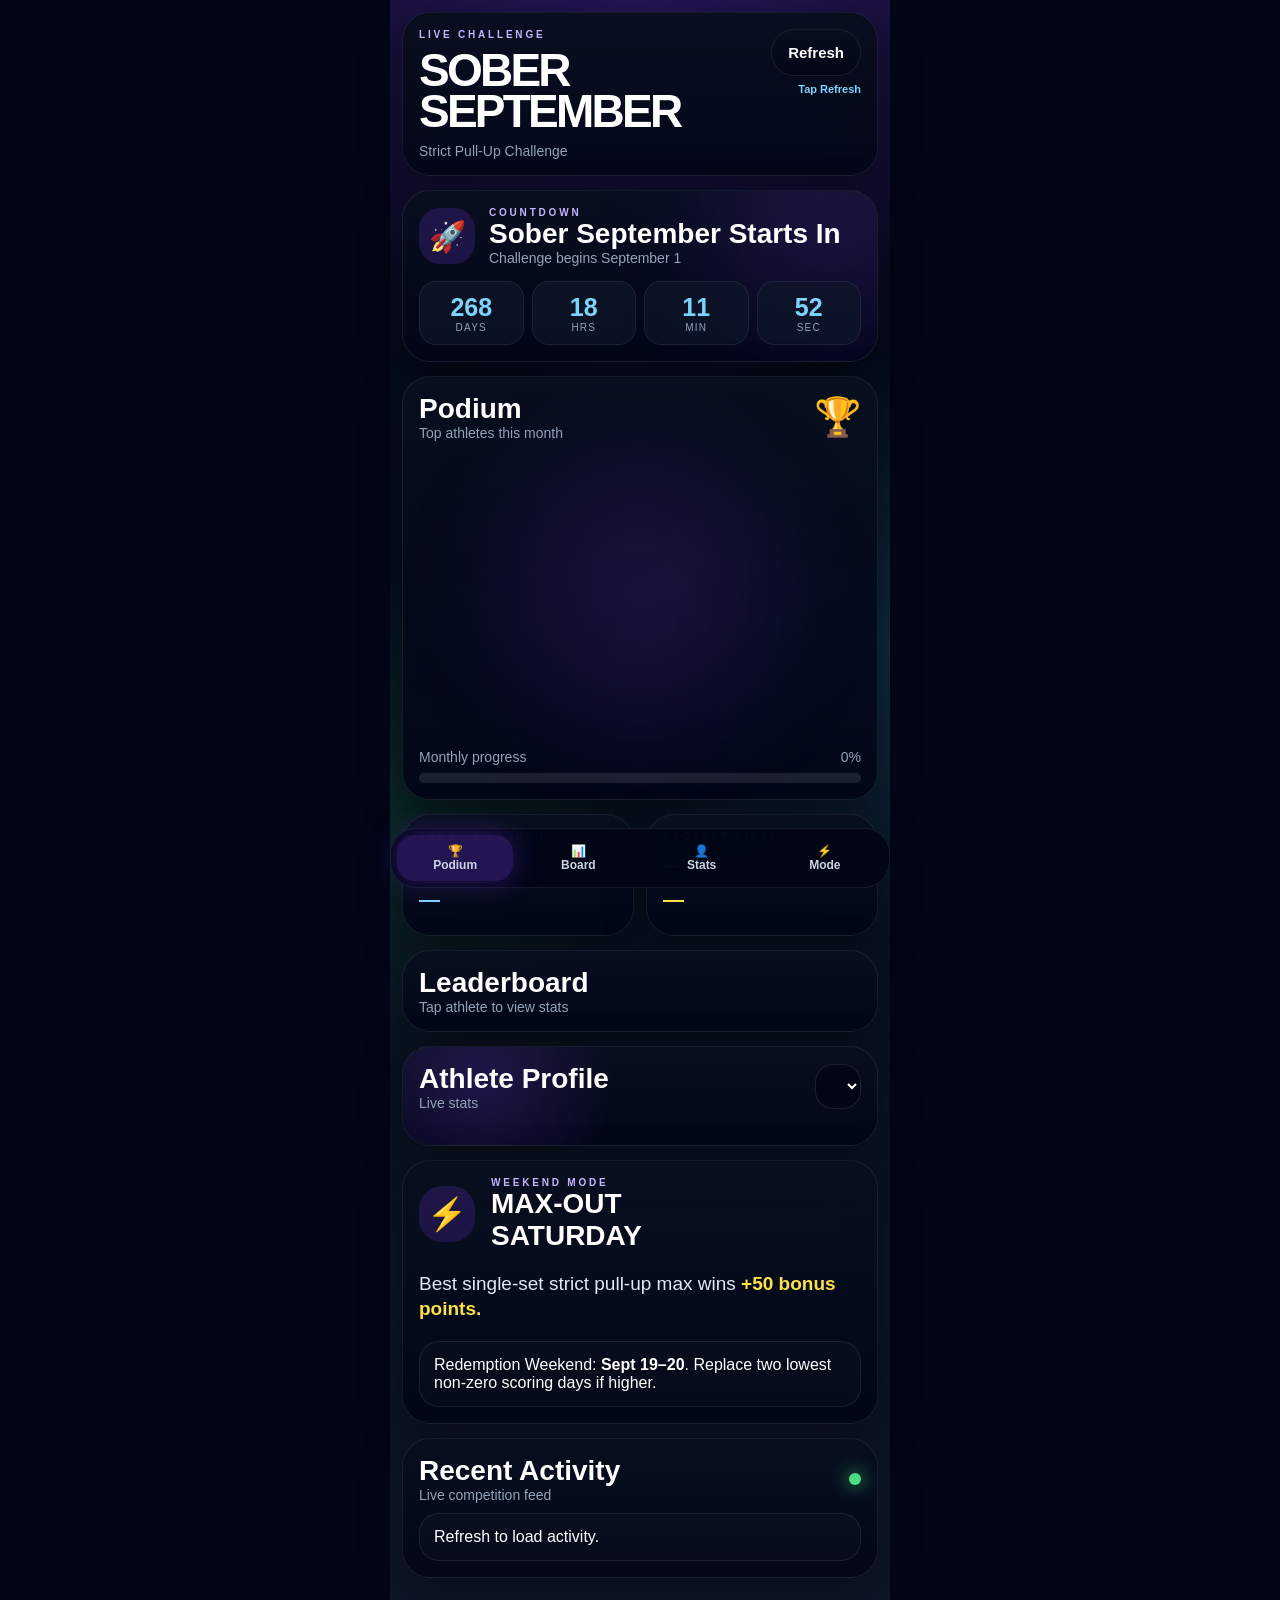
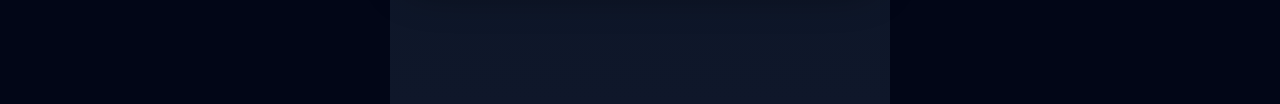
==== commit e701e19e: "Update index.html" ====
--- a/index.html
+++ b/index.html
@@ -323,7 +323,7 @@
   document.getElementById("todayLeader").textContent=today?.name||"—";document.getElementById("todayPoints").textContent=`${Math.round(today?.today||0)} pts today`;
   const rival=closestRival(stats);
   document.getElementById("rivalText").textContent=rival?`${rival.behind.name} trails ${rival.ahead.name}`:"No close race yet";document.getElementById("rivalSub").textContent=rival?`by ${rival.diff} pts`:"Submit scores";
-  document.getElementById("leaderboardCards").innerHTML=stats.map((s,i)=>`<button class="leader" onclick="selectAthlete('${s.name}')"><div class="rank">${i===0?'🏆':i===1?'🥈':i===2?'🥉':'#'+(i+1)}</div>${avatarHTML(s.name,72,29)}<div><div style="font-size:26px;font-weight:900;line-height:1">${s.name}</div><div class="small" style="margin-top:6px;white-space:nowrap">${s.streak} day streak • ${s.best} max • ${checkInShort(s)}</div></div><div class="lscore"><div>${Math.round(s.total)}</div><div class="small">PTS</div></div></button>`).join("");
+  document.getElementById("leaderboardCards").innerHTML=stats.map((s,i)=>`<button class="leader" onclick="selectAthlete('${s.name}')"><div class="rank">${i===0?'🏆':i===1?'🥈':i===2?'🥉':'#'+(i+1)}</div>${avatarHTML(s.name,72,29)}<div><div style="font-size:26px;font-weight:900;line-height:1">${s.name}</div><div class="small" style="margin-top:6px;white-space:nowrap">🔥${s.streak}d • 💪${s.best} max • ${checkInShort(s)}</div></div><div class="lscore"><div>${Math.round(s.total)}</div><div class="small">PTS</div></div></button>`).join("");
   const select=document.getElementById("athleteSelect");select.innerHTML=stats.map(s=>`<option value="${s.name}">${s.name}</option>`).join("");
   window.currentStats=stats;showProfile(stats[0].name);renderActivity(rows,stats);
 }
@@ -352,9 +352,9 @@
 }
 function checkInShort(s){
   if(s.daysSinceLast===null) return "no entry";
-  if(s.daysSinceLast===0) return "active today";
-  if(s.daysSinceLast===1) return "last entry yesterday";
-  return `last entry ${s.daysSinceLast}d ago`;
+  if(s.daysSinceLast===0) return "🟢 active";
+  if(s.daysSinceLast===1) return "🟡 yesterday";
+  return `⚠️ ${s.daysSinceLast}d inactive`;
 }
 function showProfile(name){
   const s=window.currentStats.find(x=>x.name===name);
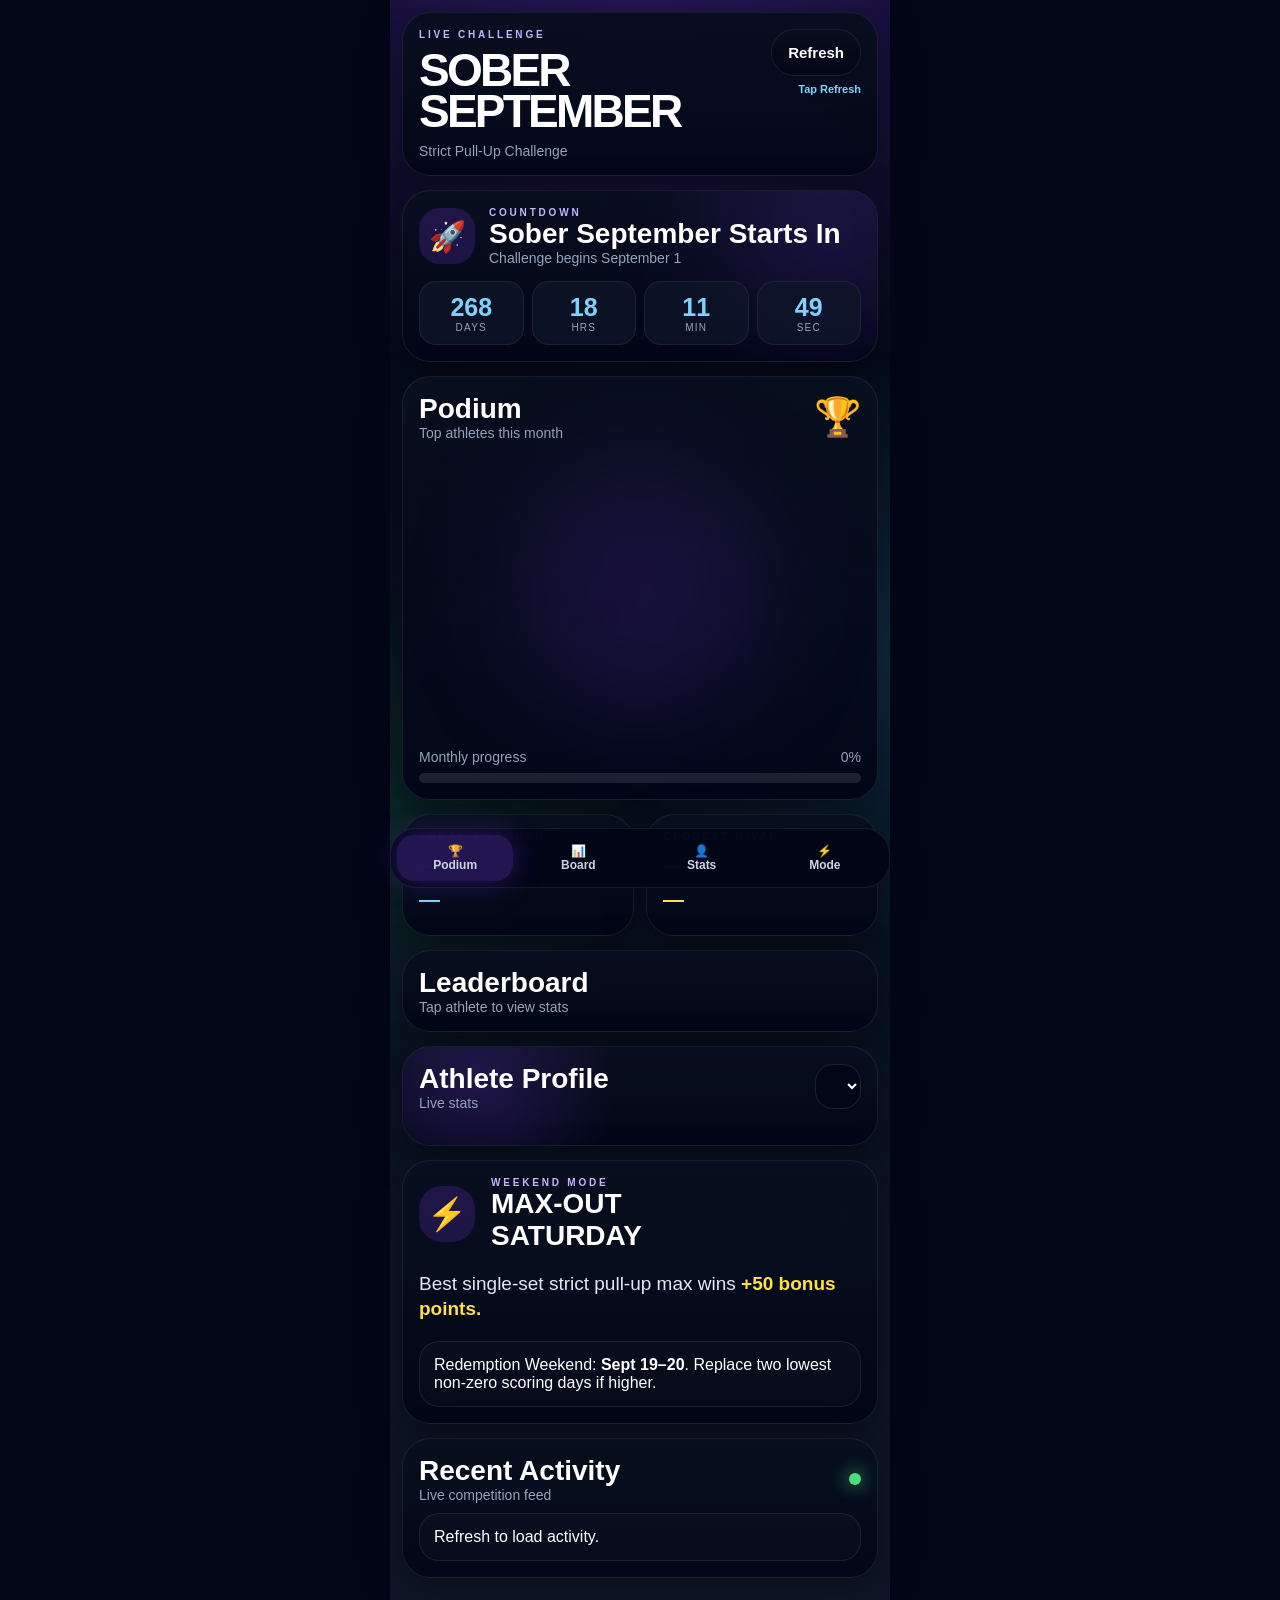
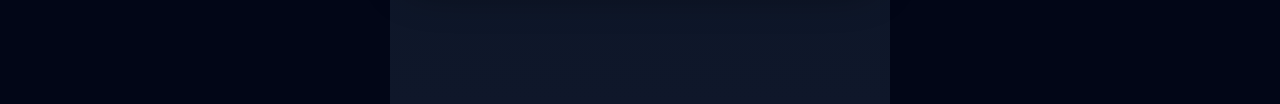
==== commit 119b9577: "Update index.html" ====
--- a/index.html
+++ b/index.html
@@ -143,6 +143,62 @@
   h1{font-size:50px}.p1 .p-avatar{width:94px;height:94px;font-size:34px}.p2 .p-avatar,.p3 .p-avatar{width:76px;height:76px;font-size:29px}
   .p1 .p-name{font-size:27px}.p2 .p-name,.p3 .p-name{font-size:22px}.p1 .p-score{font-size:35px}.p2 .p-score,.p3 .p-score{font-size:28px}
 }
+
+.leaderboard-section{
+  overflow:hidden;
+}
+.leader{
+  display:grid!important;
+  grid-template-columns:34px 54px minmax(0,1fr) 58px!important;
+  gap:10px!important;
+  padding:12px!important;
+  align-items:center!important;
+  width:100%!important;
+  max-width:100%!important;
+}
+.rank{
+  width:34px!important;
+  height:34px!important;
+  border-radius:12px!important;
+  font-size:16px!important;
+}
+.leader .avatar{
+  width:54px!important;
+  height:54px!important;
+  font-size:22px!important;
+  flex:0 0 auto!important;
+}
+.leader > div:nth-child(3){
+  min-width:0!important;
+}
+.leader > div:nth-child(3) > div:first-child{
+  font-size:22px!important;
+  line-height:1.05!important;
+  white-space:nowrap!important;
+  overflow:hidden!important;
+  text-overflow:ellipsis!important;
+}
+.leader .small{
+  font-size:10.5px!important;
+  line-height:1.15!important;
+  white-space:nowrap!important;
+  overflow:hidden!important;
+  text-overflow:ellipsis!important;
+  margin-top:4px!important;
+}
+.lscore{
+  min-width:58px!important;
+  margin-left:0!important;
+}
+.lscore div:first-child{
+  font-size:32px!important;
+  line-height:.92!important;
+}
+.lscore .small{
+  font-size:10px!important;
+  letter-spacing:.12em!important;
+}
+
 </style>
 </head>
 <body>
@@ -206,7 +262,7 @@
   </div>
 </section>
 
-<section id="boardSection" class="card">
+<section id="boardSection" class="card leaderboard-section">
   <h2>Leaderboard</h2>
   <div class="small">Tap athlete to view stats</div>
   <div id="leaderboardCards"></div>
@@ -253,7 +309,7 @@
 const ATHLETES=["Cody","DJ","Tyler","Shane"];
 const PROFILE_IMAGES={"Shane":"[data-uri]","Cody":"[data-uri]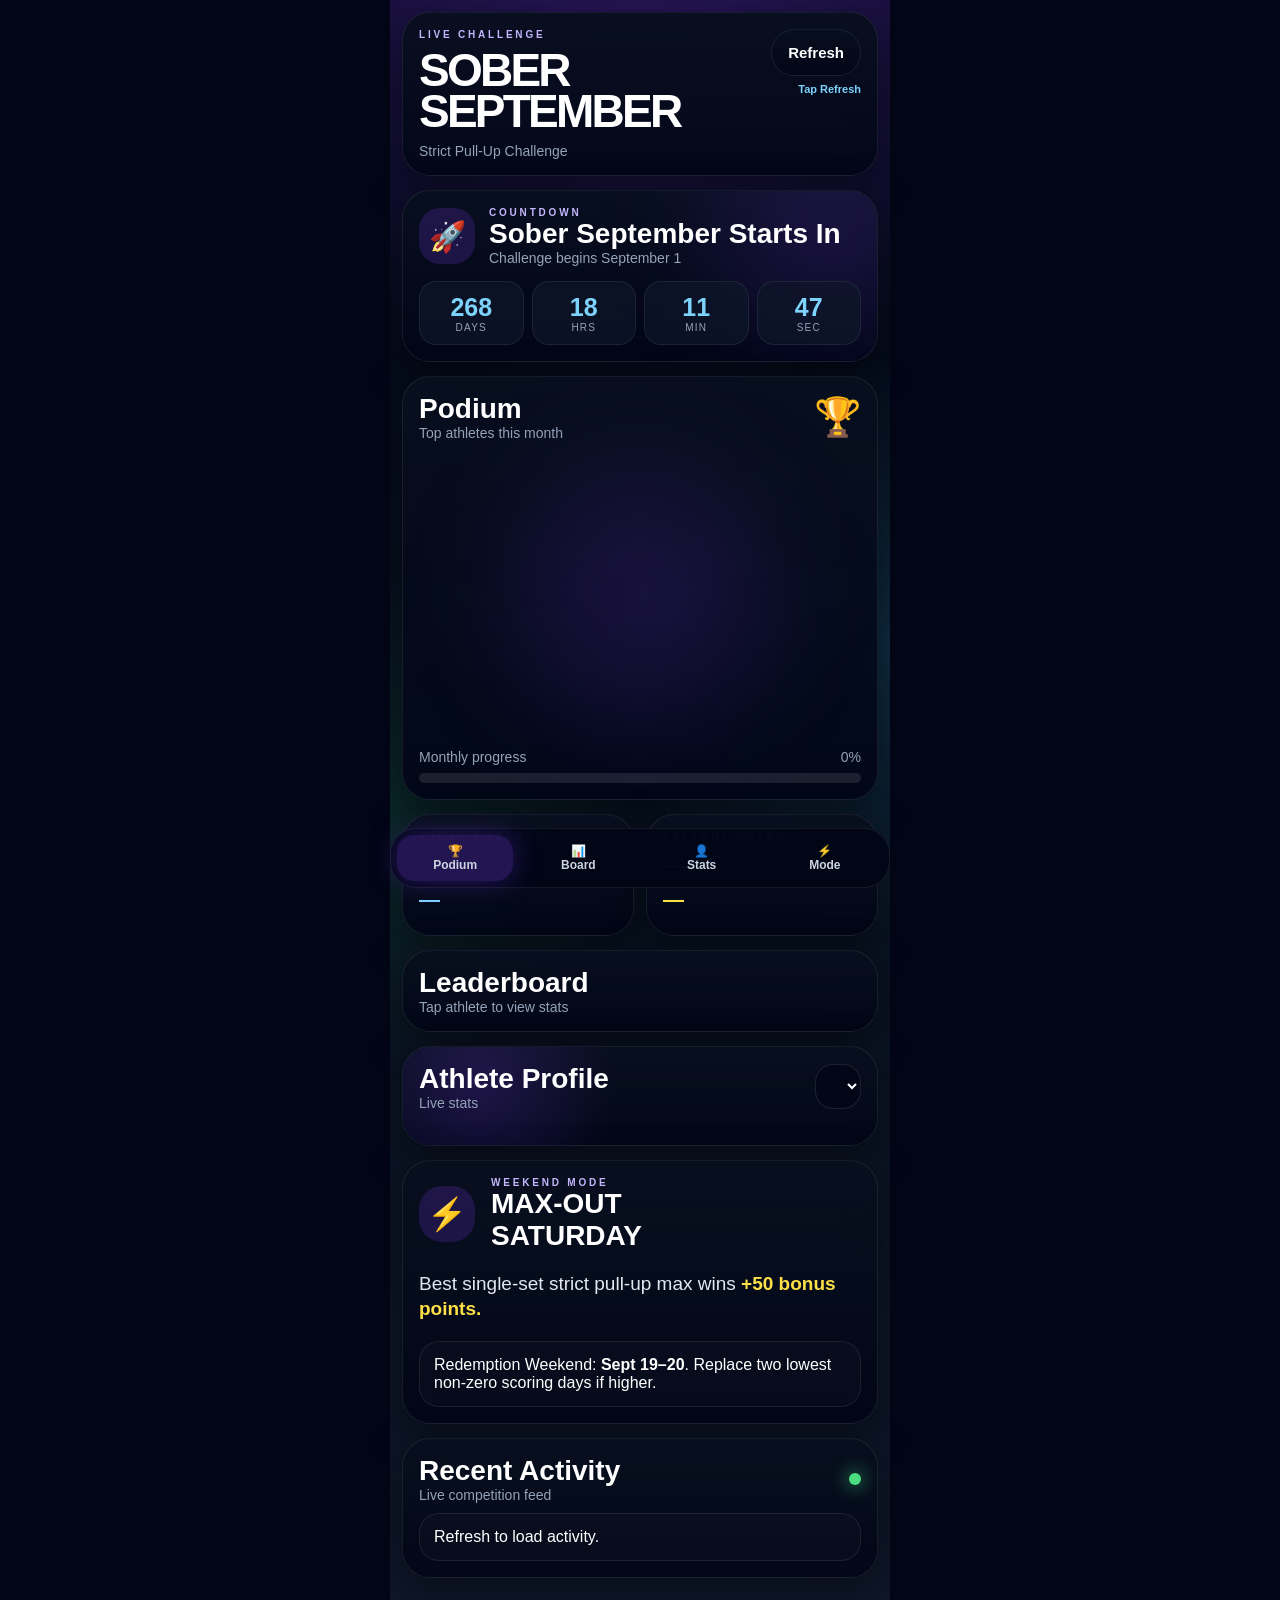
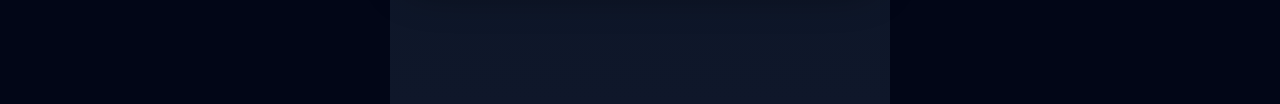
==== commit f591968f: "Update index.html" ====
--- a/index.html
+++ b/index.html
@@ -256,9 +256,9 @@
     <div id="todayPoints" style="font-size:21px;color:#7dd3fc;font-weight:900;margin-top:8px">—</div>
   </div>
   <div class="card mini">
-    <div class="label">Closest Rival</div>
-    <div id="rivalText" class="big">—</div>
-    <div id="rivalSub" style="font-size:21px;color:#fde047;font-weight:900;margin-top:8px">—</div>
+    <div class="label">Callout Board</div>
+    <div id="calloutText" class="big">—</div>
+    <div id="calloutSub" style="font-size:21px;color:#fde047;font-weight:900;margin-top:8px">—</div>
   </div>
 </section>
 
@@ -371,14 +371,121 @@
 function closestRival(stats){let best=null;for(let i=0;i<stats.length-1;i++){const diff=Math.round(stats[i].total-stats[i+1].total);if(diff>0&&(!best||diff<best.diff))best={ahead:stats[i],behind:stats[i+1],diff};}return best}
 function spark(){return `<div class="spark"><span style="height:25%"></span><span style="height:42%"></span><span style="height:36%"></span><span style="height:58%"></span><span style="height:44%"></span><span style="height:68%"></span></div>`}
 function stat(label,val,extra=""){return `<div class="card stat" style="margin:0"><div class="label">${label}</div><div class="num">${val}</div>${extra}</div>`}
+
+function getCallout(stats, rows){
+  const todayKey = dayKey(new Date());
+  const todayRows = rows.filter(r => r.key === todayKey && r.reps > 0);
+  const todaySubmitters = new Set(todayRows.map(r => r.name));
+  const now = new Date();
+  const day = now.getDay();
+
+  // Max-Out Saturday takes priority.
+  if(day === 6){
+    return {
+      main: "⚡ Saturday Is Worth EVERYTHING",
+      sub: "+50 Bonus Points On The Line"
+    };
+  }
+
+  // Nobody has submitted yet today.
+  if(todayRows.length === 0){
+    return {
+      main: "🍺 Nobody Break Sobriety Now",
+      sub: "Waiting For Today’s First Entry"
+    };
+  }
+
+  // Someone has not logged today.
+  const missingToday = stats
+    .filter(s => !todaySubmitters.has(s.name))
+    .sort((a,b) => (b.total || 0) - (a.total || 0))[0];
+
+  if(missingToday){
+    const inactiveDays = missingToday.daysSinceLast;
+    if(inactiveDays !== null && inactiveDays >= 4){
+      return {
+        main: `🥶 ${missingToday.name} Ice Cold This Week`,
+        sub: `${inactiveDays} Days Since Last Entry`
+      };
+    }
+    if(inactiveDays !== null && inactiveDays >= 2){
+      return {
+        main: `👀 Somebody Check On ${missingToday.name}`,
+        sub: `${inactiveDays} Days Since Last Entry`
+      };
+    }
+    return {
+      main: `👀 ${missingToday.name} Has Not Logged Reps Today`,
+      sub: "Still Time To Check In"
+    };
+  }
+
+  // Build today's leaderboard by athlete.
+  const todayByAthlete = {};
+  todayRows.forEach(r => {
+    if(!todayByAthlete[r.name]) todayByAthlete[r.name] = { reps:0, score:0, max:0 };
+    todayByAthlete[r.name].reps += r.reps;
+    todayByAthlete[r.name].score += r.score;
+    todayByAthlete[r.name].max = Math.max(todayByAthlete[r.name].max, r.max || 0);
+  });
+
+  const todayLeader = Object.entries(todayByAthlete)
+    .map(([name, v]) => ({ name, ...v }))
+    .sort((a,b) => b.score - a.score)[0];
+
+  if(todayLeader && todayLeader.reps >= 100){
+    return {
+      main: `🏋️ ${todayLeader.name} Entered A Monster Session`,
+      sub: `${todayLeader.reps} Reps Today`
+    };
+  }
+
+  // Strong max set.
+  const bestMaxToday = Object.entries(todayByAthlete)
+    .map(([name, v]) => ({ name, max: v.max }))
+    .sort((a,b) => b.max - a.max)[0];
+
+  if(bestMaxToday && bestMaxToday.max >= 15){
+    return {
+      main: `⚡ ${bestMaxToday.name} Dropped A New Max Set`,
+      sub: `${bestMaxToday.max} Pull-Ups In One Set`
+    };
+  }
+
+  // Tight standings.
+  if(stats.length >= 2){
+    const diff = Math.round(stats[0].total - stats[1].total);
+    if(diff > 0 && diff <= 25){
+      return {
+        main: "⚔️ This Race Is Tightening Up",
+        sub: `${stats[1].name} Is Only ${diff} Points Back`
+      };
+    }
+  }
+
+  // Leader is active today.
+  if(stats[0] && stats[0].today > 0){
+    return {
+      main: `👑 ${stats[0].name} Extending His Lead`,
+      sub: `${Math.round(stats[0].today)} Points Today`
+    };
+  }
+
+  return {
+    main: "🧠 DJ Playing The Long Game",
+    sub: "Refresh After More Entries"
+  };
+}
+
 function render(stats,rows){
   renderPodium(stats);
   const pct=Math.min(100,Math.round((Math.max(...stats.map(s=>s.streak),0)/30)*100));
   document.getElementById("progressText").textContent=pct+"%";document.getElementById("progressBar").style.width=pct+"%";
   const today=[...stats].sort((a,b)=>b.today-a.today)[0];
   document.getElementById("todayLeader").textContent=today?.name||"—";document.getElementById("todayPoints").textContent=`${Math.round(today?.today||0)} pts today`;
-  const rival=closestRival(stats);
-  document.getElementById("rivalText").textContent=rival?`${rival.behind.name} trails ${rival.ahead.name}`:"No close race yet";document.getElementById("rivalSub").textContent=rival?`by ${rival.diff} pts`:"Submit scores";
+  const callout=getCallout(stats,rows);
+  document.getElementById("calloutText").textContent=callout.main;
+  document.getElementById("calloutSub").textContent=callout.sub;
   document.getElementById("leaderboardCards").innerHTML=stats.map((s,i)=>`<button class="leader" onclick="selectAthlete('${s.name}')"><div class="rank">${i===0?'🏆':i===1?'🥈':i===2?'🥉':'#'+(i+1)}</div>${avatarHTML(s.name,72,29)}<div><div style="font-size:26px;font-weight:900;line-height:1">${s.name}</div><div class="small" style="margin-top:6px;white-space:nowrap">🔥${s.streak}d • 💪${s.best} max • ${checkInShort(s)}</div></div><div class="lscore"><div>${Math.round(s.total)}</div><div class="small">PTS</div></div></button>`).join("");
   const select=document.getElementById("athleteSelect");select.innerHTML=stats.map(s=>`<option value="${s.name}">${s.name}</option>`).join("");
   window.currentStats=stats;showProfile(stats[0].name);renderActivity(rows,stats);
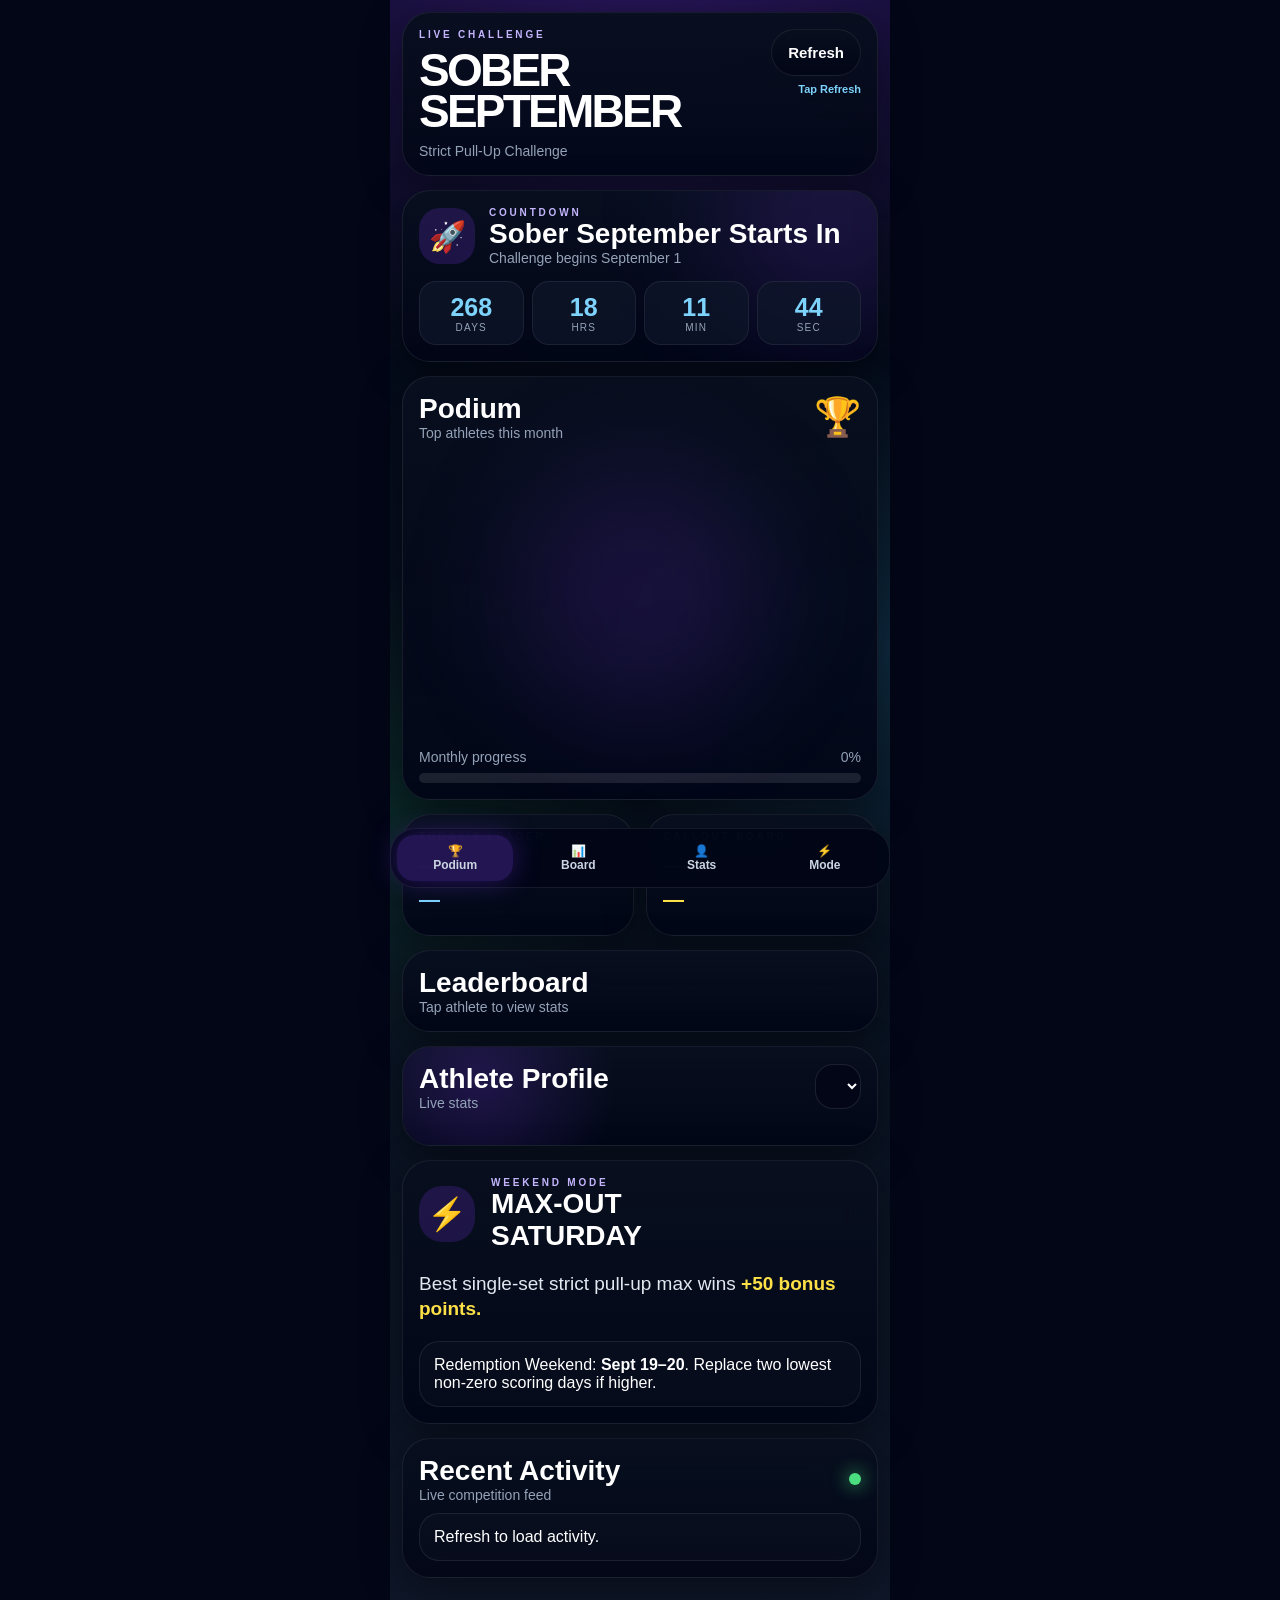
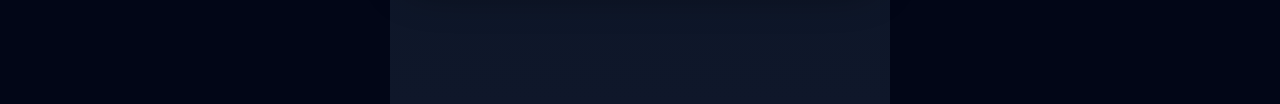
==== commit 7ffdb3f0: "Add files via upload" ====
--- a/index.html
+++ b/index.html
@@ -200,6 +200,14 @@
 }
 
 </style>
+
+<link rel="manifest" href="/manifest.json">
+<link rel="apple-touch-icon" href="/apple-touch-icon.png">
+<meta name="theme-color" content="#050816">
+<meta name="apple-mobile-web-app-capable" content="yes">
+<meta name="apple-mobile-web-app-title" content="Sober September">
+<meta name="apple-mobile-web-app-status-bar-style" content="black-translucent">
+
 </head>
 <body>
 <div class="center">
